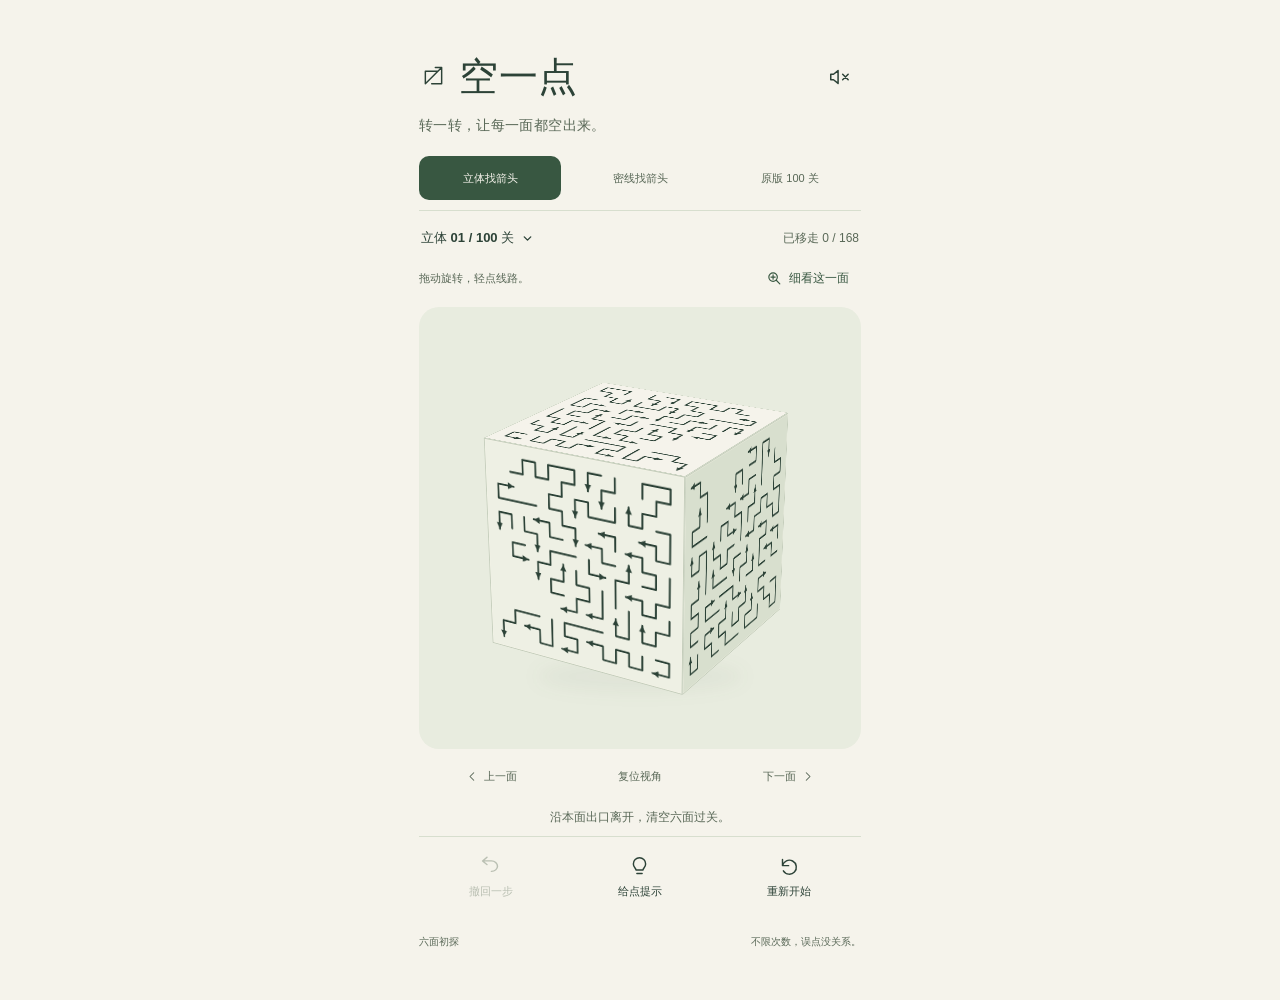
==== index.html @ de270982 "Publish 100-level mobile web playtest Static runtime files from verified candidate 66c4f58ea3c5c064b" ====
<!doctype html>
<html lang="zh-CN">
<head>
  <meta charset="UTF-8">
  <meta name="viewport" content="width=device-width, initial-scale=1, viewport-fit=cover">
  <meta name="theme-color" content="#f5f3eb">
  <meta name="description" content="点一下，让拥挤慢慢散开。一款操作简单、反馈轻快的清空小游戏。">
  <title>空一点 · 清空小游戏</title>
  <link rel="icon" href="icon.svg" type="image/svg+xml">
  <link rel="stylesheet" href="style.css?v=18">
  <link rel="stylesheet" href="cube-view.css?v=18">
  <link rel="stylesheet" href="round-view.css?v=18">
</head>
<body>
  <main class="game-shell">
    <header class="game-header">
      <div class="brand"><svg viewBox="0 0 32 32" aria-hidden="true"><path d="M7 23V9h14M14 23h11V12M7 23l18-18M18 5h7v7"/></svg><span>空一点</span></div>
      <button class="icon-button" id="sound" aria-label="开启声音" aria-pressed="false"><svg viewBox="0 0 24 24" aria-hidden="true"><path d="M11 5 6 9H3v6h3l5 4V5Z"/><path class="sound-off" d="m16 9 6 6m0-6-6 6"/><path class="sound-on" d="M16 8a6 6 0 0 1 0 8m3-11a10 10 0 0 1 0 14"/></svg></button>
    </header>
    <p class="intro" id="intro">找一条出路，慢慢清空。</p>
    <section class="play-area" aria-label="清空小游戏">
      <div class="play-modes" role="group" aria-label="选择玩法"><button id="mode-cube" aria-pressed="false">立体找箭头</button><button id="mode-search" aria-pressed="true">密线找箭头</button><button id="mode-classic" aria-pressed="false">原版 100 关</button></div>
      <div class="level-meta"><button id="level-open" class="level-button" aria-haspopup="dialog"><span id="level-label">第 01 关</span><svg viewBox="0 0 16 16" aria-hidden="true"><path d="m4 6 4 4 4-4"/></svg></button><span id="count">准备好了</span></div>
      <div class="board-controls"><span id="board-guide">点箭头任意一段。</span><button id="zoom" class="zoom-button" aria-pressed="false" aria-controls="board-viewport"><svg viewBox="0 0 24 24" aria-hidden="true"><circle cx="10" cy="10" r="6"/><path d="m14.5 14.5 5 5M7 10h6m-3-3v6"/></svg><span id="zoom-label">放大棋盘</span></button></div>
      <div class="board-wrap" id="board-wrap"><div class="board-viewport" id="board-viewport" aria-describedby="board-guide"><div class="board-surface" id="board-surface"><canvas id="board" aria-hidden="true"></canvas><div id="pieces" role="group" aria-label="点箭头任意一段，让它沿方向离开"></div></div></div><div id="cube-stage" hidden aria-label="可旋转的六面箭头立方体"></div><div id="finish" class="finish" hidden><svg viewBox="0 0 60 60" aria-hidden="true"><path d="m17 30 9 9 17-20"/></svg><h1 id="finish-title">空出来了。</h1><p id="finish-copy">留一点空，刚刚好。</p><button id="next" class="primary-button">再来一关<svg viewBox="0 0 24 24" aria-hidden="true"><path d="M5 12h14m-6-6 6 6-6 6"/></svg></button></div></div>
      <div class="cube-controls" id="cube-controls" hidden><button id="cube-prev" aria-label="查看上一面"><svg viewBox="0 0 24 24" aria-hidden="true"><path d="m14 6-6 6 6 6"/></svg>上一面</button><button id="cube-reset">复位视角</button><button id="cube-next" aria-label="查看下一面">下一面<svg viewBox="0 0 24 24" aria-hidden="true"><path d="m10 6 6 6-6 6"/></svg></button></div>
      <div class="feedback-line"><span id="feedback" role="status" aria-live="polite">顺着箭头，把小块移出去。</span></div>
      <div class="tools"><button id="undo" disabled><svg viewBox="0 0 24 24" aria-hidden="true"><path d="m8 4-5 5 5 5M3 9h10a7 7 0 0 1 0 14" transform="translate(0 -2) scale(1 .85)"/></svg><span>撤回一步</span></button><button id="hint"><svg viewBox="0 0 24 24" aria-hidden="true"><path d="M8 16c0-2-3-3-3-7a7 7 0 0 1 14 0c0 4-3 5-3 7M8 16h8M9 20h6"/></svg><span>给点提示</span></button><button id="restart"><svg viewBox="0 0 24 24" aria-hidden="true"><path d="M4 11a8 8 0 1 1 1 6M4 4v7h7"/></svg><span>重新开始</span></button></div>
    </section>
    <footer class="game-footer"><span id="level-name">轻轻开始</span><span id="pace-note">不限次数，误点没关系。</span></footer>
  </main>
  <dialog id="level-dialog" aria-labelledby="level-dialog-title"><div class="dialog-top"><h2 id="level-dialog-title">选一关，慢慢玩。</h2><button id="level-close" class="icon-button" aria-label="关闭关卡选择"><svg viewBox="0 0 24 24" aria-hidden="true"><path d="m6 6 12 12M18 6 6 18"/></svg></button></div><div id="level-grid"></div><p>每一关都可以直接开始。</p></dialog>
  <script type="module" src="app.js?v=18"></script>
</body>
</html>
---- style.css ----
:root{color-scheme:light;--paper:#f5f3eb;--ink:#2c4237;--quiet:#596857;--board:#e8ecdf;--accent:#385741;--line:#d7dece;--font:-apple-system,BlinkMacSystemFont,"PingFang SC","Microsoft Yahei",sans-serif;font-family:var(--font);color:var(--ink);background:var(--paper);font-synthesis:none}
*{box-sizing:border-box}body{margin:0;min-height:100dvh}button{font:inherit;color:inherit;cursor:pointer;-webkit-tap-highlight-color:transparent;touch-action:manipulation}button:focus-visible{outline:3px solid #a76a38;outline-offset:4px}button:disabled{cursor:default;color:#8a9685;opacity:.55}::selection{color:var(--paper);background:var(--accent)}svg{fill:none;stroke:currentColor;stroke-width:1.65;stroke-linecap:round;stroke-linejoin:round}.game-shell{max-width:458px;margin:0 auto;padding:max(28px,env(safe-area-inset-top)) 24px max(24px,env(safe-area-inset-bottom));min-height:100dvh;display:flex;flex-direction:column;justify-content:center}.game-header{display:flex;align-items:center;justify-content:space-between;gap:20px}.brand{display:flex;align-items:center;gap:11px;font-size:34px;font-weight:650;letter-spacing:.015em}.brand svg{width:29px;height:29px;stroke-width:1.6}.icon-button{border:0;background:transparent;width:44px;height:44px;display:grid;place-items:center;border-radius:50%}.icon-button svg{width:22px;height:22px}.icon-button:hover{background:#e7eadf}.icon-button:active{transform:scale(.95)}.sound-on{display:none}#sound[aria-pressed=true] .sound-on{display:block}#sound[aria-pressed=true] .sound-off{display:none}.intro{margin:10px 0 34px;color:var(--quiet);font-size:14px;line-height:1.6;letter-spacing:.025em}.level-meta{display:flex;align-items:center;justify-content:space-between;margin:0 2px 13px;font-size:12px;font-variant-numeric:tabular-nums}.level-button{display:flex;align-items:center;gap:7px;padding:6px 0;border:0;background:none;font-size:13px;font-weight:600;min-height:36px}.level-button svg{width:13px;height:13px}#count{color:var(--quiet)}.board-wrap{position:relative;aspect-ratio:1;background:var(--board);border-radius:18px;overflow:hidden;isolation:isolate}canvas{display:block;width:100%;height:100%;touch-action:none}#pieces{position:absolute;inset:0}.piece-hit{position:absolute;padding:0;border:0;background:transparent;touch-action:none;border-radius:8px}.piece-hit:focus-visible{outline:3px solid var(--accent);outline-offset:1px;background:#ffffff25}.feedback-line{min-height:47px;display:flex;justify-content:center;align-items:center;padding:9px 0;font-size:12px;line-height:1.6;color:var(--quiet);text-align:center}#feedback{transition:opacity .2s}#feedback[data-kind=blocked]{color:#86512e}#feedback[data-kind=success]{color:#365a41}.tools{display:flex;justify-content:space-around;border-top:1px solid var(--line);padding:13px 0 0;gap:6px}.tools button{border:0;background:transparent;min-width:86px;min-height:54px;border-radius:12px;display:flex;flex-direction:column;align-items:center;justify-content:center;gap:7px;font-size:11px}.tools button:hover:enabled{background:#e8ece1}.tools button:active:enabled{transform:translateY(1px)}.tools svg{width:21px;height:21px}.game-footer{display:flex;justify-content:space-between;align-items:center;font-size:10px;line-height:1.6;color:var(--quiet);margin-top:33px;gap:12px}.finish{position:absolute;inset:0;background:var(--board);display:flex;flex-direction:column;align-items:center;justify-content:center;animation:finish-in .45s cubic-bezier(.16,1,.3,1)}[hidden]{display:none!important}.finish>svg{width:64px;height:64px;stroke-width:1.8;color:#527457;margin-bottom:13px}.finish h1{font-size:30px;font-weight:600;letter-spacing:.015em;margin:0 0 10px}.finish p{font-size:13px;color:var(--quiet);margin:0 0 27px}.primary-button{border:0;background:var(--accent);color:#fffdf6;display:flex;align-items:center;justify-content:center;gap:15px;min-height:48px;padding:0 27px;border-radius:12px;font-size:14px}.primary-button:hover{background:#2b4434}.primary-button:active{transform:scale(.98)}.primary-button svg{width:18px;height:18px}dialog{padding:23px;border:0;border-radius:18px;background:var(--paper);color:var(--ink);width:min(360px,calc(100% - 36px));box-shadow:0 16px 50px #2232222b}dialog::backdrop{background:#283b3250}.dialog-top{display:flex;align-items:center;justify-content:space-between;gap:10px;margin-bottom:17px}dialog h2{font-size:19px;font-weight:600;margin:0}.dialog-top .icon-button{width:36px;height:36px}#level-grid{display:grid;grid-template-columns:repeat(4,1fr);gap:9px}#level-grid button{aspect-ratio:1;border:0;border-radius:12px;background:#e4e9dc;position:relative;font-variant-numeric:tabular-nums}#level-grid button.current{background:var(--accent);color:var(--paper)}#level-grid button.complete:after{content:"";width:6px;height:6px;border-radius:50%;background:#648467;position:absolute;bottom:10px;left:calc(50% - 3px)}#level-grid button.current:after{background:#d3dec8}dialog>p{font-size:11px;color:var(--quiet);margin:18px 0 0}.storage-note{color:#86512e}@keyframes finish-in{from{opacity:0;transform:translateY(8px)}to{opacity:1;transform:none}}@media(min-width:760px){.game-shell{padding-top:50px;padding-bottom:50px;max-width:490px}.brand{font-size:39px}.intro{margin-bottom:36px}.board-wrap{border-radius:20px}.game-footer{margin-top:30px}}@media(max-width:360px){.game-shell{padding-left:17px;padding-right:17px}.brand{font-size:30px}.intro{margin-bottom:20px}.game-footer{margin-top:22px}}@media(max-height:700px){.game-shell{padding-top:max(15px,env(safe-area-inset-top));padding-bottom:max(14px,env(safe-area-inset-bottom));justify-content:flex-start}.brand{font-size:29px}.intro{margin:4px 0 16px}.level-meta{margin-bottom:7px}.feedback-line{min-height:39px}.tools{padding-top:7px}.tools button{min-height:49px}.game-footer{margin-top:19px}}@media(prefers-reduced-motion:reduce){*,*:before,*:after{animation:none!important;transition:none!important}}

dialog{max-height:calc(100dvh - 32px);overflow:hidden}
dialog[open]{display:flex;flex-direction:column}
.dialog-top,dialog>p{flex-shrink:0}
.dialog-top .icon-button{width:44px;height:44px;flex-shrink:0}
#level-grid{min-height:0;max-height:58dvh;overflow-y:auto;overscroll-behavior:contain;padding:4px;grid-template-columns:repeat(4,minmax(0,1fr))}
#level-grid button{min-height:48px}
@media(max-width:360px){dialog{width:calc(100% - 24px);padding:18px}}

/* The viewport stays inside the page while the enlarged board pans within it. */
.game-shell,.play-area{min-width:0}
.level-meta{margin-bottom:0}
.board-controls{display:flex;align-items:center;justify-content:space-between;gap:8px;margin:0 0 7px;min-height:44px}
#board-guide{font-size:11px;line-height:1.5;color:var(--quiet)}
.zoom-button{display:flex;align-items:center;justify-content:center;gap:6px;flex-shrink:0;border:0;border-radius:10px;background:transparent;min-height:44px;min-width:108px;padding:0 10px;font-size:12px;color:var(--accent)}
.zoom-button svg{width:17px;height:17px}
.zoom-button:hover{background:#e7eadf}
.zoom-button[aria-pressed=true]{background:#e4e9dc}
.board-viewport{position:absolute;inset:0;overflow:auto;overscroll-behavior:contain;touch-action:pan-y pinch-zoom;scrollbar-width:none}
.board-viewport::-webkit-scrollbar{display:none}
.board-viewport.zoomed{touch-action:pinch-zoom;cursor:grab}
.board-viewport.zoomed:active{cursor:grabbing}
.board-surface{position:relative;min-width:100%;min-height:100%;user-select:none;-webkit-user-select:none}
.board-surface canvas{pointer-events:none;touch-action:auto}
#pieces{pointer-events:none}
.piece-hit{pointer-events:auto;touch-action:inherit;border-radius:4px}
.piece-hit:focus-visible{outline-width:2px;outline-offset:-1px;background:#fffdf636}
.finish{z-index:2}
.intro{margin-bottom:20px}
.play-modes{display:flex;align-items:center;gap:8px;margin:0 0 9px;padding-bottom:10px;border-bottom:1px solid var(--line)}
.play-modes button{flex:1;min-width:0;border:0;border-radius:10px;background:transparent;padding:0 4px;min-height:44px;font-size:11px;white-space:nowrap;color:var(--quiet)}
.play-modes button[aria-pressed=true]{background:var(--accent);color:var(--paper)}
.play-modes button:hover[aria-pressed=false]{background:#e7eadf}
body[data-mode=search] .board-wrap{background:#f0f1e8}
.cube-controls{display:flex;align-items:center;justify-content:space-between;gap:5px;margin-top:5px}
.cube-controls button{display:flex;align-items:center;justify-content:center;gap:4px;border:0;background:transparent;min-height:44px;min-width:0;flex:1;border-radius:8px;padding:0 4px;font-size:11px;color:var(--quiet)}
.cube-controls button:hover{background:#e7eadf}
.cube-controls svg{width:15px;height:15px}
body[data-mode=cube] .board-wrap{background:#e8ecdf}
body[data-mode=cube] .feedback-line{min-height:38px}
@media(max-height:700px){.intro{margin-bottom:12px}.play-modes{margin-bottom:4px;padding-bottom:5px}}
@media(max-height:700px){.board-controls{margin-bottom:5px}.level-meta{margin-bottom:0}}
---- cube-view.css ----
.cube-stage{position:absolute;inset:0;perspective:var(--cube-perspective,1024px);perspective-origin:50% 50%;touch-action:pinch-zoom;cursor:grab;user-select:none;-webkit-user-select:none;outline:none;-webkit-tap-highlight-color:transparent}
.cube-stage:focus-visible{outline:2px solid #738267;outline-offset:-8px;border-radius:18px}
.cube-body{position:absolute;left:50%;top:50%;width:var(--cube-edge,170px);height:var(--cube-edge,170px);margin-left:calc(var(--cube-edge,170px)/-2);margin-top:calc(var(--cube-edge,170px)/-2);transform-style:preserve-3d;pointer-events:none;will-change:transform}
.cube-face{position:absolute;inset:0;backface-visibility:hidden;-webkit-backface-visibility:hidden;border:1px solid #c4cdbb;background:#eef0e4;box-shadow:inset 0 0 0 .5px #f5f3eb88}
.cube-face-front{transform:translateZ(calc(var(--cube-edge,170px)/2));background:#eef0e4}
.cube-face-right{transform:rotateY(90deg) translateZ(calc(var(--cube-edge,170px)/2));background:#d8dfce}
.cube-face-back{transform:rotateY(180deg) translateZ(calc(var(--cube-edge,170px)/2));background:#e6eadb}
.cube-face-left{transform:rotateY(-90deg) translateZ(calc(var(--cube-edge,170px)/2));background:#e1e7d7}
.cube-face-top{transform:rotateX(90deg) translateZ(calc(var(--cube-edge,170px)/2));background:#f5f3eb}
.cube-face-bottom{transform:rotateX(-90deg) translateZ(calc(var(--cube-edge,170px)/2));background:#dce2d0}
.cube-face>svg{position:absolute;inset:3%;display:block;width:94%;height:94%;overflow:visible;fill:none;stroke:none;touch-action:inherit;backface-visibility:hidden;-webkit-backface-visibility:hidden}
.cube-piece{fill:none;stroke:none;pointer-events:none;outline:none}
.cube-arrow-line{fill:none;stroke:#2c4237;stroke-width:.14;stroke-linecap:round;stroke-linejoin:round;pointer-events:none}
.cube-arrow-head{fill:#2c4237;stroke:none;pointer-events:none}
.cube-arrow-halo{fill:none;stroke:#acba94;stroke-width:.44;stroke-linecap:round;stroke-linejoin:round;opacity:0;pointer-events:none}
.cube-piece.is-hinted .cube-arrow-halo,.cube-piece:focus-visible .cube-arrow-halo{opacity:.9}
.cube-piece.is-hinted .cube-arrow-head,.cube-piece:focus-visible .cube-arrow-head{stroke:#acba94;stroke-width:.12;paint-order:stroke fill}
.cube-hit-line{fill:none;stroke:transparent;stroke-width:.68;stroke-linecap:round;stroke-linejoin:round;pointer-events:stroke;cursor:pointer}
.cube-face[aria-hidden=true] .cube-hit-line{pointer-events:none}
.cube-piece.is-blocked .cube-arrow-line{stroke:#916448}
.cube-piece.is-blocked .cube-arrow-head{fill:#916448}
.cube-departures,.cube-departure{pointer-events:none}
.cube-ground-shadow{position:absolute;left:50%;top:80%;width:47%;height:7%;border-radius:50%;background:#45593c0c;transform:translateX(-50%);filter:blur(9px);pointer-events:none}
.cube-stage.is-closeup .cube-ground-shadow{opacity:0}
.cube-stage.is-dragging,.cube-stage.is-dragging *{cursor:grabbing!important}
@media(prefers-reduced-motion:reduce){.cube-body{will-change:auto}}

/* One opaque outline per plane removes assembly seams. Transparent patch SVGs
   retain the exact topology coordinates for arrow joins and hit targets. */
.cube-skin{position:absolute;left:50%;top:50%;pointer-events:none;backface-visibility:hidden;-webkit-backface-visibility:hidden}
.cube-skin>svg{display:block;width:100%;height:100%;overflow:visible}
.cube-skin path{fill:currentColor;stroke:#c4cdbb;stroke-width:.7;stroke-linejoin:round}
.cube-skin-front{color:#eef0e4}.cube-skin-right{color:#d8dfce}.cube-skin-back{color:#e6eadb}.cube-skin-left{color:#e1e7d7}.cube-skin-top{color:#f5f3eb}.cube-skin-bottom{color:#dce2d0}
.cube-stage[data-surface=true] .cube-face{border:0;box-shadow:none;background:transparent}
.cube-stage[data-surface=true] .cube-face>svg{inset:0;width:100%;height:100%}
.cube-piece[data-visible=false] .cube-hit-line{pointer-events:none}
---- round-view.css ----
.shape-stage,.shape-layer{position:absolute;inset:0}
.round-stage{position:absolute;inset:0;perspective:none;touch-action:pinch-zoom;cursor:grab;outline:none}
.round-stage:focus-visible{outline:2px solid #738267;outline-offset:-8px;border-radius:18px}
.round-canvas{position:absolute;inset:0;display:block;width:100%;height:100%;touch-action:pinch-zoom}
.round-shadow{position:absolute;left:22%;right:22%;bottom:5%;height:9%;border-radius:50%;background:radial-gradient(ellipse,#5e70522c,transparent 70%);pointer-events:none}
.round-stage.is-closeup .round-shadow{opacity:0}
.round-stage.is-dragging,.round-stage.is-dragging *{cursor:grabbing!important}
.round-piece-target,.round-a11y-status{position:absolute;width:1px;height:1px;padding:0;margin:-1px;overflow:hidden;clip-path:inset(50%);white-space:nowrap;border:0}
.round-notice{position:absolute;inset:35% 10% auto;margin:0;text-align:center;color:#59634f;font:14px/1.7 inherit}
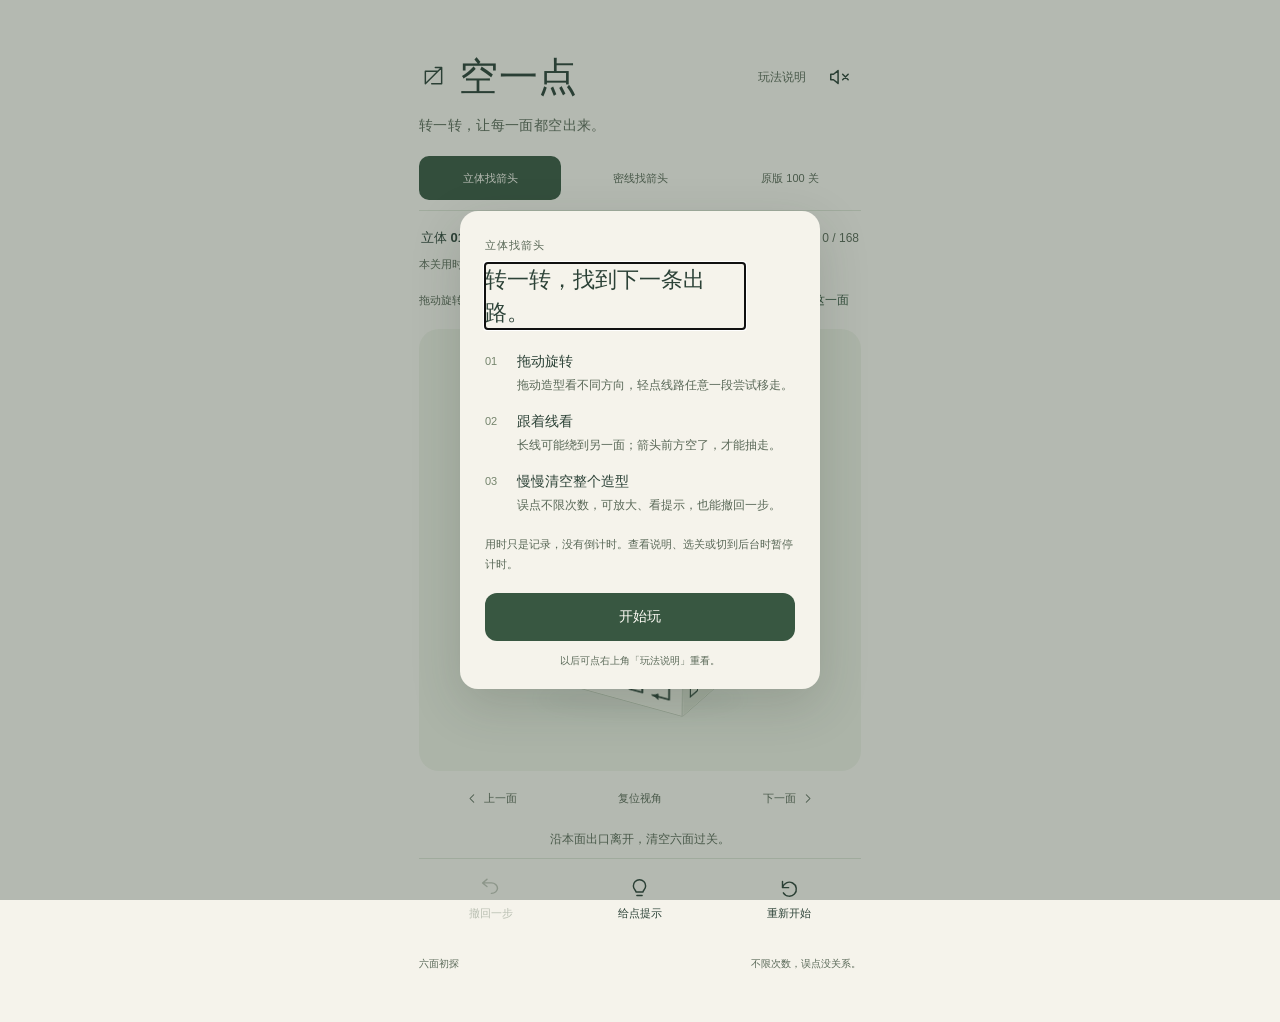
==== commit 2a131c92: "Add first-play guides and per-level completion times Add a brief guide for each mode and browser-loc" ====
--- a/index.html
+++ b/index.html
@@ -7,7 +7,7 @@
   <meta name="description" content="点一下，让拥挤慢慢散开。一款操作简单、反馈轻快的清空小游戏。">
   <title>空一点 · 清空小游戏</title>
   <link rel="icon" href="icon.svg" type="image/svg+xml">
-  <link rel="stylesheet" href="style.css?v=18">
+  <link rel="stylesheet" href="style.css?v=19">
   <link rel="stylesheet" href="cube-view.css?v=18">
   <link rel="stylesheet" href="round-view.css?v=18">
 </head>
@@ -15,21 +15,30 @@
   <main class="game-shell">
     <header class="game-header">
       <div class="brand"><svg viewBox="0 0 32 32" aria-hidden="true"><path d="M7 23V9h14M14 23h11V12M7 23l18-18M18 5h7v7"/></svg><span>空一点</span></div>
-      <button class="icon-button" id="sound" aria-label="开启声音" aria-pressed="false"><svg viewBox="0 0 24 24" aria-hidden="true"><path d="M11 5 6 9H3v6h3l5 4V5Z"/><path class="sound-off" d="m16 9 6 6m0-6-6 6"/><path class="sound-on" d="M16 8a6 6 0 0 1 0 8m3-11a10 10 0 0 1 0 14"/></svg></button>
+      <div class="header-actions"><button class="help-button" id="help-open" aria-haspopup="dialog">玩法说明</button><button class="icon-button" id="sound" aria-label="开启声音" aria-pressed="false"><svg viewBox="0 0 24 24" aria-hidden="true"><path d="M11 5 6 9H3v6h3l5 4V5Z"/><path class="sound-off" d="m16 9 6 6m0-6-6 6"/><path class="sound-on" d="M16 8a6 6 0 0 1 0 8m3-11a10 10 0 0 1 0 14"/></svg></button></div>
     </header>
     <p class="intro" id="intro">找一条出路，慢慢清空。</p>
     <section class="play-area" aria-label="清空小游戏">
       <div class="play-modes" role="group" aria-label="选择玩法"><button id="mode-cube" aria-pressed="false">立体找箭头</button><button id="mode-search" aria-pressed="true">密线找箭头</button><button id="mode-classic" aria-pressed="false">原版 100 关</button></div>
-      <div class="level-meta"><button id="level-open" class="level-button" aria-haspopup="dialog"><span id="level-label">第 01 关</span><svg viewBox="0 0 16 16" aria-hidden="true"><path d="m4 6 4 4 4-4"/></svg></button><span id="count">准备好了</span></div>
+      <div class="level-meta"><button id="level-open" class="level-button" aria-haspopup="dialog"><span id="level-label">第 01 关</span><svg viewBox="0 0 16 16" aria-hidden="true"><path d="m4 6 4 4 4-4"/></svg></button><span id="count">正在加载…</span></div>
+      <div class="time-row"><span id="attempt-time" role="timer" aria-live="off">本关用时 0:00</span><span id="best-time" hidden></span></div>
       <div class="board-controls"><span id="board-guide">点箭头任意一段。</span><button id="zoom" class="zoom-button" aria-pressed="false" aria-controls="board-viewport"><svg viewBox="0 0 24 24" aria-hidden="true"><circle cx="10" cy="10" r="6"/><path d="m14.5 14.5 5 5M7 10h6m-3-3v6"/></svg><span id="zoom-label">放大棋盘</span></button></div>
-      <div class="board-wrap" id="board-wrap"><div class="board-viewport" id="board-viewport" aria-describedby="board-guide"><div class="board-surface" id="board-surface"><canvas id="board" aria-hidden="true"></canvas><div id="pieces" role="group" aria-label="点箭头任意一段，让它沿方向离开"></div></div></div><div id="cube-stage" hidden aria-label="可旋转的六面箭头立方体"></div><div id="finish" class="finish" hidden><svg viewBox="0 0 60 60" aria-hidden="true"><path d="m17 30 9 9 17-20"/></svg><h1 id="finish-title">空出来了。</h1><p id="finish-copy">留一点空，刚刚好。</p><button id="next" class="primary-button">再来一关<svg viewBox="0 0 24 24" aria-hidden="true"><path d="M5 12h14m-6-6 6 6-6 6"/></svg></button></div></div>
+      <div class="board-wrap" id="board-wrap"><div class="board-viewport" id="board-viewport" aria-describedby="board-guide"><div class="board-surface" id="board-surface"><canvas id="board" aria-hidden="true"></canvas><div id="pieces" role="group" aria-label="点箭头任意一段，让它沿方向离开"></div></div></div><div id="cube-stage" hidden aria-label="可旋转的六面箭头立方体"></div><div id="finish" class="finish" hidden><svg viewBox="0 0 60 60" aria-hidden="true"><path d="m17 30 9 9 17-20"/></svg><h1 id="finish-title">空出来了。</h1><p id="finish-copy">留一点空，刚刚好。</p><div class="finish-record"><p id="finish-time"></p><p id="finish-best"></p></div><button id="next" class="primary-button">再来一关<svg viewBox="0 0 24 24" aria-hidden="true"><path d="M5 12h14m-6-6 6 6-6 6"/></svg></button></div></div>
       <div class="cube-controls" id="cube-controls" hidden><button id="cube-prev" aria-label="查看上一面"><svg viewBox="0 0 24 24" aria-hidden="true"><path d="m14 6-6 6 6 6"/></svg>上一面</button><button id="cube-reset">复位视角</button><button id="cube-next" aria-label="查看下一面">下一面<svg viewBox="0 0 24 24" aria-hidden="true"><path d="m10 6 6 6-6 6"/></svg></button></div>
       <div class="feedback-line"><span id="feedback" role="status" aria-live="polite">顺着箭头，把小块移出去。</span></div>
       <div class="tools"><button id="undo" disabled><svg viewBox="0 0 24 24" aria-hidden="true"><path d="m8 4-5 5 5 5M3 9h10a7 7 0 0 1 0 14" transform="translate(0 -2) scale(1 .85)"/></svg><span>撤回一步</span></button><button id="hint"><svg viewBox="0 0 24 24" aria-hidden="true"><path d="M8 16c0-2-3-3-3-7a7 7 0 0 1 14 0c0 4-3 5-3 7M8 16h8M9 20h6"/></svg><span>给点提示</span></button><button id="restart"><svg viewBox="0 0 24 24" aria-hidden="true"><path d="M4 11a8 8 0 1 1 1 6M4 4v7h7"/></svg><span>重新开始</span></button></div>
     </section>
     <footer class="game-footer"><span id="level-name">轻轻开始</span><span id="pace-note">不限次数，误点没关系。</span></footer>
   </main>
-  <dialog id="level-dialog" aria-labelledby="level-dialog-title"><div class="dialog-top"><h2 id="level-dialog-title">选一关，慢慢玩。</h2><button id="level-close" class="icon-button" aria-label="关闭关卡选择"><svg viewBox="0 0 24 24" aria-hidden="true"><path d="m6 6 12 12M18 6 6 18"/></svg></button></div><div id="level-grid"></div><p>每一关都可以直接开始。</p></dialog>
-  <script type="module" src="app.js?v=18"></script>
+  <dialog id="guide-dialog" class="guide-dialog" aria-labelledby="guide-title" aria-describedby="guide-note">
+    <p class="guide-mode" id="guide-mode"></p>
+    <h2 id="guide-title" tabindex="-1"></h2>
+    <ol id="guide-steps"></ol>
+    <p id="guide-note">用时只是记录，没有倒计时。查看说明、选关或切到后台时暂停计时。</p>
+    <button id="guide-start" class="primary-button">开始玩</button>
+    <p class="guide-return">以后可点右上角「玩法说明」重看。</p>
+  </dialog>
+  <dialog id="level-dialog" aria-labelledby="level-dialog-title"><div class="dialog-top"><h2 id="level-dialog-title">选一关，慢慢玩。</h2><button id="level-close" class="icon-button" aria-label="关闭关卡选择"><svg viewBox="0 0 24 24" aria-hidden="true"><path d="m6 6 12 12M18 6 6 18"/></svg></button></div><div id="level-grid"></div><p>每一关都能直接开始，已计时的关卡显示最佳用时。</p><p id="record-note">记录保存在当前浏览器，换设备各自保存。</p></dialog>
+  <script type="module" src="app.js?v=20"></script>
 </body>
 </html>
--- a/style.css
+++ b/style.css
@@ -42,3 +42,35 @@
 body[data-mode=cube] .feedback-line{min-height:38px}
 @media(max-height:700px){.intro{margin-bottom:12px}.play-modes{margin-bottom:4px;padding-bottom:5px}}
 @media(max-height:700px){.board-controls{margin-bottom:5px}.level-meta{margin-bottom:0}}
+
+.header-actions{display:flex;align-items:center;gap:3px;flex-shrink:0}
+.help-button{border:0;background:transparent;min-height:44px;padding:0 8px;border-radius:10px;font-size:12px;color:var(--quiet)}
+.help-button:hover{background:#e7eadf}
+.time-row{display:flex;align-items:baseline;justify-content:space-between;flex-wrap:wrap;column-gap:12px;row-gap:3px;min-height:22px;font-size:11px;line-height:1.6;color:var(--quiet);font-variant-numeric:tabular-nums}
+#best-time{font-size:10px}
+.finish>svg{width:48px;height:48px;margin-bottom:7px}
+.finish h1{font-size:27px;margin-bottom:7px}
+.finish>p{margin-bottom:12px}
+.finish-record{margin:0 0 17px;text-align:center;font-variant-numeric:tabular-nums}
+.finish .finish-record p{margin:0;font-size:16px;line-height:1.7;color:var(--ink)}
+.finish .finish-record p+p{font-size:11px;color:var(--quiet)}
+#level-grid button{aspect-ratio:auto;min-height:66px;display:flex;flex-direction:column;align-items:center;justify-content:center;gap:5px;padding:8px 2px}
+#level-grid button small{font-size:9px;line-height:1.4;min-height:13px;white-space:nowrap}
+#level-grid button.complete:after{display:none}
+#level-grid button.complete>span:after{content:' ·';color:#648467}
+#level-grid button.current>span:after{color:#d3dec8}
+.guide-dialog{padding:27px 25px 21px;overflow-y:auto;overscroll-behavior:contain}
+.guide-dialog .guide-mode{font-size:11px;letter-spacing:.1em;margin:0 0 10px;color:var(--quiet)}
+.guide-dialog h2{font-size:22px;line-height:1.5;max-width:260px}
+#guide-steps{list-style:none;counter-reset:steps;margin:24px 0 19px;padding:0}
+#guide-steps li{position:relative;counter-increment:steps;padding-left:32px;margin:0 0 17px}
+#guide-steps li:last-child{margin-bottom:0}
+#guide-steps li:before{content:counter(steps,decimal-leading-zero);position:absolute;left:0;top:2px;font-size:11px;color:#74846c;font-variant-numeric:tabular-nums}
+#guide-steps strong{display:block;font-size:14px;font-weight:600;margin-bottom:4px}
+#guide-steps span{display:block;font-size:12px;line-height:1.75;color:var(--quiet)}
+.guide-dialog #guide-note{font-size:11px;line-height:1.75;margin:0 0 19px;color:var(--quiet)}
+.guide-dialog .primary-button{width:100%;flex-shrink:0}
+.guide-dialog .guide-return{font-size:10px;line-height:1.5;text-align:center;margin:12px 0 0;color:var(--quiet)}
+#record-note{margin-top:7px;line-height:1.6}
+@media(max-width:360px){.game-header{gap:6px}.help-button{padding:0 6px;font-size:11px}.guide-dialog{padding:22px 20px}.guide-dialog h2{font-size:20px}#guide-steps{margin-top:18px}#level-grid button small{font-size:8px}}
+@media(max-height:500px){.guide-dialog{padding:20px}#guide-steps{margin:15px 0}#guide-steps li{margin-bottom:11px}.guide-dialog .guide-return{margin-top:9px}}
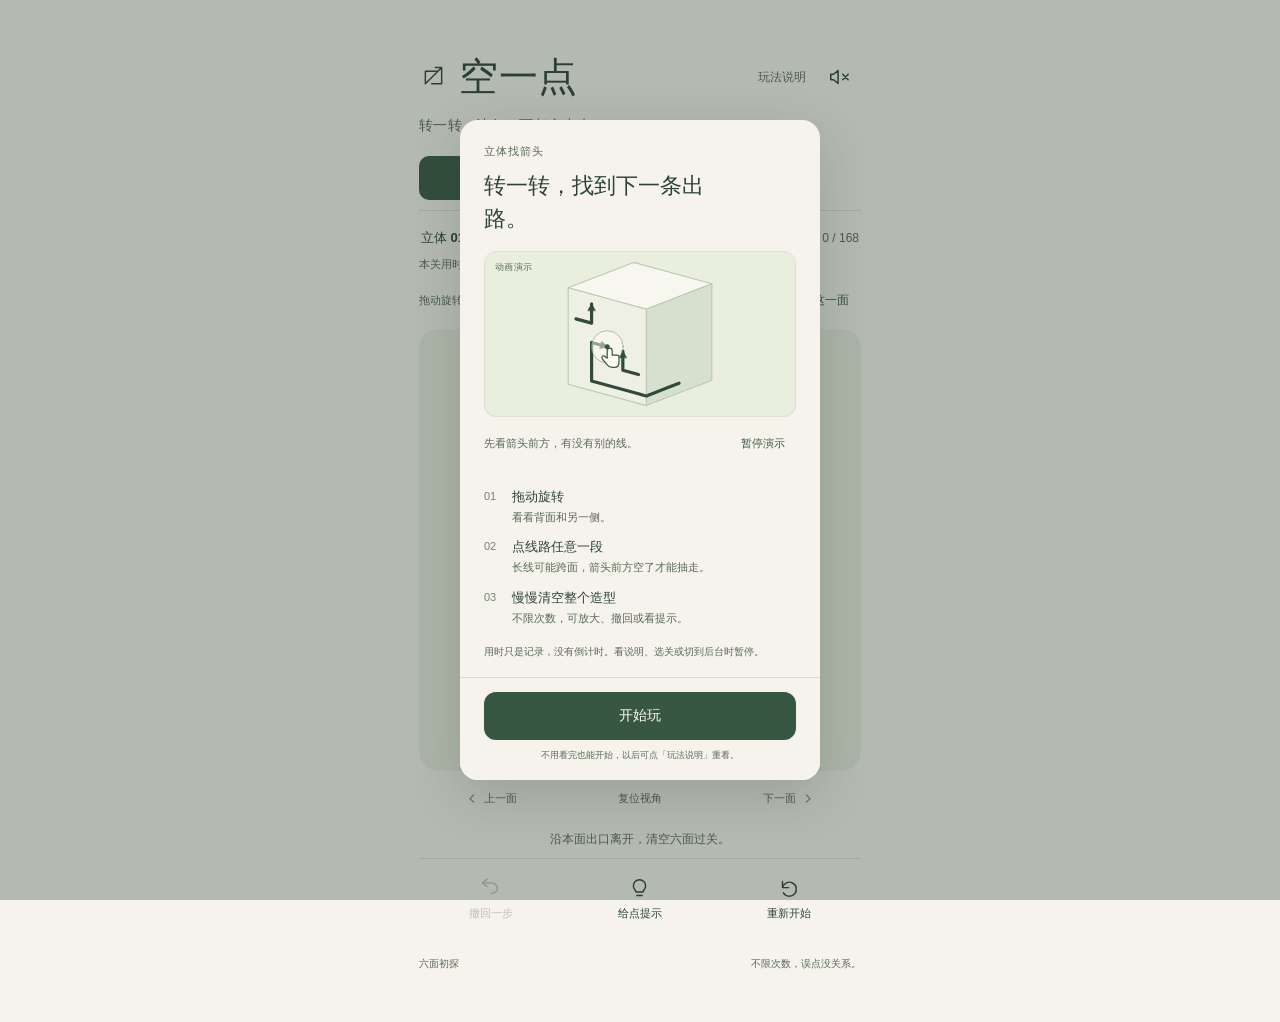
==== commit 3b36ed2a: "Add animated walkthroughs for all three game modes Add independent animated examples for classic, de" ====
--- a/index.html
+++ b/index.html
@@ -7,7 +7,8 @@
   <meta name="description" content="点一下，让拥挤慢慢散开。一款操作简单、反馈轻快的清空小游戏。">
   <title>空一点 · 清空小游戏</title>
   <link rel="icon" href="icon.svg" type="image/svg+xml">
-  <link rel="stylesheet" href="style.css?v=19">
+  <link rel="stylesheet" href="style.css?v=20">
+  <link rel="stylesheet" href="guide-demo.css?v=1">
   <link rel="stylesheet" href="cube-view.css?v=18">
   <link rel="stylesheet" href="round-view.css?v=18">
 </head>
@@ -31,14 +32,19 @@
     <footer class="game-footer"><span id="level-name">轻轻开始</span><span id="pace-note">不限次数，误点没关系。</span></footer>
   </main>
   <dialog id="guide-dialog" class="guide-dialog" aria-labelledby="guide-title" aria-describedby="guide-note">
-    <p class="guide-mode" id="guide-mode"></p>
-    <h2 id="guide-title" tabindex="-1"></h2>
-    <ol id="guide-steps"></ol>
-    <p id="guide-note">用时只是记录，没有倒计时。查看说明、选关或切到后台时暂停计时。</p>
-    <button id="guide-start" class="primary-button">开始玩</button>
-    <p class="guide-return">以后可点右上角「玩法说明」重看。</p>
+    <div class="guide-scroll" id="guide-scroll">
+      <p class="guide-mode" id="guide-mode"></p>
+      <h2 id="guide-title" tabindex="-1"></h2>
+      <div id="guide-demo" aria-label="玩法动画示范"></div>
+      <ol id="guide-steps"></ol>
+      <p id="guide-note">用时只是记录，没有倒计时。看说明、选关或切到后台时暂停。</p>
+    </div>
+    <div class="guide-actions">
+      <button id="guide-start" class="primary-button">开始玩</button>
+      <p class="guide-return">不用看完也能开始，以后可点「玩法说明」重看。</p>
+    </div>
   </dialog>
   <dialog id="level-dialog" aria-labelledby="level-dialog-title"><div class="dialog-top"><h2 id="level-dialog-title">选一关，慢慢玩。</h2><button id="level-close" class="icon-button" aria-label="关闭关卡选择"><svg viewBox="0 0 24 24" aria-hidden="true"><path d="m6 6 12 12M18 6 6 18"/></svg></button></div><div id="level-grid"></div><p>每一关都能直接开始，已计时的关卡显示最佳用时。</p><p id="record-note">记录保存在当前浏览器，换设备各自保存。</p></dialog>
-  <script type="module" src="app.js?v=20"></script>
+  <script type="module" src="app.js?v=21"></script>
 </body>
 </html>
--- a/style.css
+++ b/style.css
@@ -74,3 +74,17 @@
 #record-note{margin-top:7px;line-height:1.6}
 @media(max-width:360px){.game-header{gap:6px}.help-button{padding:0 6px;font-size:11px}.guide-dialog{padding:22px 20px}.guide-dialog h2{font-size:20px}#guide-steps{margin-top:18px}#level-grid button small{font-size:8px}}
 @media(max-height:500px){.guide-dialog{padding:20px}#guide-steps{margin:15px 0}#guide-steps li{margin-bottom:11px}.guide-dialog .guide-return{margin-top:9px}}
+
+.guide-dialog{padding:0;overflow:hidden}
+.guide-scroll{min-height:0;overflow-y:auto;overscroll-behavior:contain;padding:24px 24px 0;scrollbar-width:thin;scrollbar-color:#b2bea7 transparent}
+#guide-title:focus{outline:none}
+#guide-demo{margin:16px 0 0}
+#guide-steps{margin:19px 0 16px}
+#guide-steps li{margin-bottom:12px;padding-left:28px}
+#guide-steps strong{font-size:13px;margin-bottom:2px}
+#guide-steps span{font-size:11px;line-height:1.65}
+.guide-dialog #guide-note{margin-bottom:17px;font-size:10px}
+.guide-actions{flex-shrink:0;padding:14px 24px 17px;border-top:1px solid var(--line);background:var(--paper)}
+.guide-dialog .guide-return{font-size:9px;margin-top:9px}
+@media(max-width:360px){.guide-scroll{padding:20px 19px 0}.guide-actions{padding:12px 19px 15px}.guide-dialog h2{font-size:19px}#guide-demo{margin-top:12px}}
+@media(max-height:500px){.guide-scroll{padding-top:17px}.guide-actions{padding-top:10px;padding-bottom:12px}.guide-dialog .guide-return{display:none}}
--- a/guide-demo.css
+++ b/guide-demo.css
@@ -0,0 +1,10 @@
+.guide-demo{width:100%;min-width:0;margin:16px 0 10px}
+.guide-demo-stage{position:relative;overflow:hidden;border:1px solid #dbe2d1;border-radius:12px;background:#e9eedf}
+.guide-demo-stage>svg{display:block;width:100%;height:164px;stroke:none}
+.guide-demo-badge{position:absolute;top:9px;left:10px;z-index:1;font-size:9px;line-height:1.4;letter-spacing:.05em;color:#596857;pointer-events:none}
+.guide-demo-footer{display:flex;align-items:center;justify-content:space-between;gap:8px;min-height:48px;padding:4px 0}
+.guide-demo-caption{flex:1;min-width:0;margin:0;font-size:11px;line-height:1.65;color:var(--quiet,#596857)}
+.guide-demo-control{flex-shrink:0;align-self:center;min-height:44px;min-width:66px;padding:0 8px;border:0;border-radius:9px;background:transparent;color:var(--accent,#385741);font-size:11px;line-height:1.5}
+.guide-demo-control:hover{background:#e4e9da}
+.guide-demo-control:focus-visible{outline:2px solid #a76a38;outline-offset:1px}
+@media(max-width:360px){.guide-demo{margin-top:13px}.guide-demo-stage>svg{height:156px}.guide-demo-footer{gap:4px}.guide-demo-control{padding:0 5px}.guide-demo-caption{font-size:10px}}
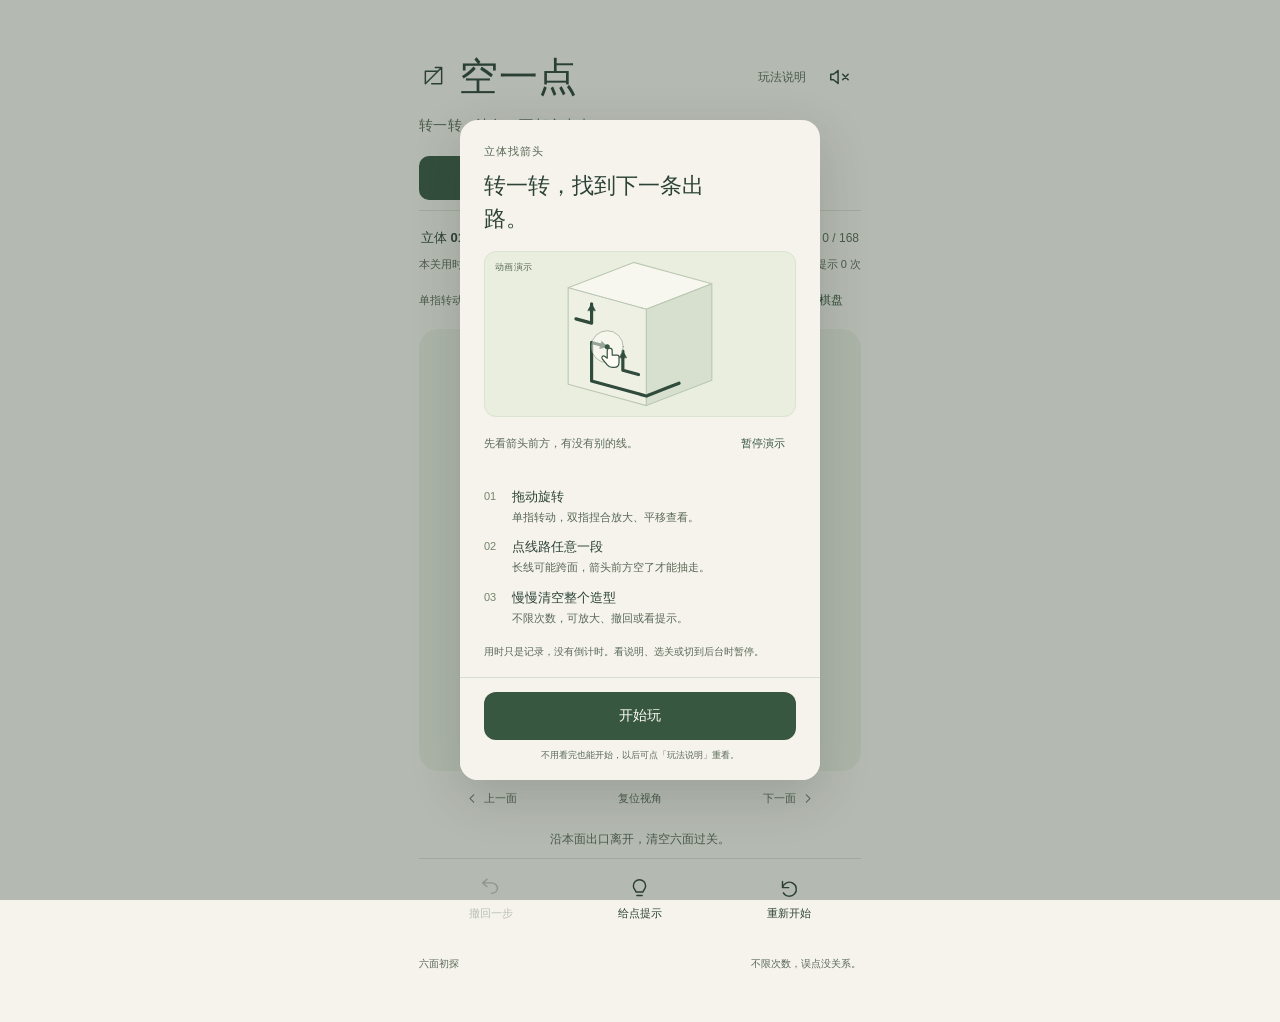
==== commit 69c4b1a5: "Publish 100-level column campaign" ====
--- a/index.html
+++ b/index.html
@@ -7,10 +7,10 @@
   <meta name="description" content="点一下，让拥挤慢慢散开。一款操作简单、反馈轻快的清空小游戏。">
   <title>空一点 · 清空小游戏</title>
   <link rel="icon" href="icon.svg" type="image/svg+xml">
-  <link rel="stylesheet" href="style.css?v=20">
+  <link rel="stylesheet" href="style.css?v=21">
   <link rel="stylesheet" href="guide-demo.css?v=1">
-  <link rel="stylesheet" href="cube-view.css?v=18">
-  <link rel="stylesheet" href="round-view.css?v=18">
+  <link rel="stylesheet" href="cube-view.css?v=19">
+  <link rel="stylesheet" href="round-view.css?v=19">
 </head>
 <body>
   <main class="game-shell">
@@ -21,13 +21,15 @@
     <p class="intro" id="intro">找一条出路，慢慢清空。</p>
     <section class="play-area" aria-label="清空小游戏">
       <div class="play-modes" role="group" aria-label="选择玩法"><button id="mode-cube" aria-pressed="false">立体找箭头</button><button id="mode-search" aria-pressed="true">密线找箭头</button><button id="mode-classic" aria-pressed="false">原版 100 关</button></div>
+      <p id="trial-note" class="trial-note" hidden>4个长方柱新关 · <a href="?mode=cube&v=columns1">返回原100关</a></p>
       <div class="level-meta"><button id="level-open" class="level-button" aria-haspopup="dialog"><span id="level-label">第 01 关</span><svg viewBox="0 0 16 16" aria-hidden="true"><path d="m4 6 4 4 4-4"/></svg></button><span id="count">正在加载…</span></div>
-      <div class="time-row"><span id="attempt-time" role="timer" aria-live="off">本关用时 0:00</span><span id="best-time" hidden></span></div>
+      <div class="time-row"><span id="attempt-time" role="timer" aria-live="off">本关用时 0:00</span><span id="best-time" hidden></span><span id="hint-count">提示 0 次</span></div>
       <div class="board-controls"><span id="board-guide">点箭头任意一段。</span><button id="zoom" class="zoom-button" aria-pressed="false" aria-controls="board-viewport"><svg viewBox="0 0 24 24" aria-hidden="true"><circle cx="10" cy="10" r="6"/><path d="m14.5 14.5 5 5M7 10h6m-3-3v6"/></svg><span id="zoom-label">放大棋盘</span></button></div>
-      <div class="board-wrap" id="board-wrap"><div class="board-viewport" id="board-viewport" aria-describedby="board-guide"><div class="board-surface" id="board-surface"><canvas id="board" aria-hidden="true"></canvas><div id="pieces" role="group" aria-label="点箭头任意一段，让它沿方向离开"></div></div></div><div id="cube-stage" hidden aria-label="可旋转的六面箭头立方体"></div><div id="finish" class="finish" hidden><svg viewBox="0 0 60 60" aria-hidden="true"><path d="m17 30 9 9 17-20"/></svg><h1 id="finish-title">空出来了。</h1><p id="finish-copy">留一点空，刚刚好。</p><div class="finish-record"><p id="finish-time"></p><p id="finish-best"></p></div><button id="next" class="primary-button">再来一关<svg viewBox="0 0 24 24" aria-hidden="true"><path d="M5 12h14m-6-6 6 6-6 6"/></svg></button></div></div>
+      <div class="board-wrap" id="board-wrap"><div class="board-viewport" id="board-viewport" aria-describedby="board-guide"><div class="board-surface" id="board-surface"><canvas id="board" aria-hidden="true"></canvas><div id="pieces" role="group" aria-label="点箭头任意一段，让它沿方向离开"></div></div></div><div id="cube-stage" hidden aria-label="可旋转的六面箭头立方体"></div><div id="finish" class="finish" hidden><svg viewBox="0 0 60 60" aria-hidden="true"><path d="m17 30 9 9 17-20"/></svg><h1 id="finish-title">空出来了。</h1><p id="finish-copy">留一点空，刚刚好。</p><div class="finish-record"><p id="finish-time"></p><p id="finish-best"></p><p id="finish-hints"></p></div><button id="next" class="primary-button">再来一关<svg viewBox="0 0 24 24" aria-hidden="true"><path d="M5 12h14m-6-6 6 6-6 6"/></svg></button></div></div>
       <div class="cube-controls" id="cube-controls" hidden><button id="cube-prev" aria-label="查看上一面"><svg viewBox="0 0 24 24" aria-hidden="true"><path d="m14 6-6 6 6 6"/></svg>上一面</button><button id="cube-reset">复位视角</button><button id="cube-next" aria-label="查看下一面">下一面<svg viewBox="0 0 24 24" aria-hidden="true"><path d="m10 6 6 6-6 6"/></svg></button></div>
       <div class="feedback-line"><span id="feedback" role="status" aria-live="polite">顺着箭头，把小块移出去。</span></div>
-      <div class="tools"><button id="undo" disabled><svg viewBox="0 0 24 24" aria-hidden="true"><path d="m8 4-5 5 5 5M3 9h10a7 7 0 0 1 0 14" transform="translate(0 -2) scale(1 .85)"/></svg><span>撤回一步</span></button><button id="hint"><svg viewBox="0 0 24 24" aria-hidden="true"><path d="M8 16c0-2-3-3-3-7a7 7 0 0 1 14 0c0 4-3 5-3 7M8 16h8M9 20h6"/></svg><span>给点提示</span></button><button id="restart"><svg viewBox="0 0 24 24" aria-hidden="true"><path d="M4 11a8 8 0 1 1 1 6M4 4v7h7"/></svg><span>重新开始</span></button></div>
+      <div class="tools"><button id="undo" disabled><svg viewBox="0 0 24 24" aria-hidden="true"><path d="m8 4-5 5 5 5M3 9h10a7 7 0 0 1 0 14" transform="translate(0 -2) scale(1 .85)"/></svg><span>撤回一步</span></button><button id="hint" aria-pressed="false"><svg viewBox="0 0 24 24" aria-hidden="true"><path d="M8 16c0-2-3-3-3-7a7 7 0 0 1 14 0c0 4-3 5-3 7M8 16h8M9 20h6"/></svg><span id="hint-label">给点提示</span></button><button id="restart"><svg viewBox="0 0 24 24" aria-hidden="true"><path d="M4 11a8 8 0 1 1 1 6M4 4v7h7"/></svg><span>重新开始</span></button></div>
+      <p id="save-status" class="save-status" role="status" hidden></p>
     </section>
     <footer class="game-footer"><span id="level-name">轻轻开始</span><span id="pace-note">不限次数，误点没关系。</span></footer>
   </main>
@@ -44,7 +46,7 @@
       <p class="guide-return">不用看完也能开始，以后可点「玩法说明」重看。</p>
     </div>
   </dialog>
-  <dialog id="level-dialog" aria-labelledby="level-dialog-title"><div class="dialog-top"><h2 id="level-dialog-title">选一关，慢慢玩。</h2><button id="level-close" class="icon-button" aria-label="关闭关卡选择"><svg viewBox="0 0 24 24" aria-hidden="true"><path d="m6 6 12 12M18 6 6 18"/></svg></button></div><div id="level-grid"></div><p>每一关都能直接开始，已计时的关卡显示最佳用时。</p><p id="record-note">记录保存在当前浏览器，换设备各自保存。</p></dialog>
-  <script type="module" src="app.js?v=21"></script>
+  <dialog id="level-dialog" aria-labelledby="level-dialog-title"><div class="dialog-top"><h2 id="level-dialog-title">选一关，慢慢玩。</h2><button id="level-close" class="icon-button" aria-label="关闭关卡选择"><svg viewBox="0 0 24 24" aria-hidden="true"><path d="m6 6 12 12M18 6 6 18"/></svg></button></div><div id="level-grid"></div><p>每一关都能直接开始，已计时的关卡显示最佳用时。</p><p id="record-note">进度和撤回自动保存在当前浏览器，换设备各自保存。</p></dialog>
+  <script type="module" src="app.js?v=23"></script>
 </body>
 </html>
--- a/style.css
+++ b/style.css
@@ -18,9 +18,9 @@
 .zoom-button svg{width:17px;height:17px}
 .zoom-button:hover{background:#e7eadf}
 .zoom-button[aria-pressed=true]{background:#e4e9dc}
-.board-viewport{position:absolute;inset:0;overflow:auto;overscroll-behavior:contain;touch-action:pan-y pinch-zoom;scrollbar-width:none}
+.board-viewport{position:absolute;inset:0;overflow:auto;overscroll-behavior:contain;touch-action:none;scrollbar-width:none}
 .board-viewport::-webkit-scrollbar{display:none}
-.board-viewport.zoomed{touch-action:pinch-zoom;cursor:grab}
+.board-viewport.zoomed{touch-action:none;cursor:grab}
 .board-viewport.zoomed:active{cursor:grabbing}
 .board-surface{position:relative;min-width:100%;min-height:100%;user-select:none;-webkit-user-select:none}
 .board-surface canvas{pointer-events:none;touch-action:auto}
@@ -54,6 +54,12 @@
 .finish-record{margin:0 0 17px;text-align:center;font-variant-numeric:tabular-nums}
 .finish .finish-record p{margin:0;font-size:16px;line-height:1.7;color:var(--ink)}
 .finish .finish-record p+p{font-size:11px;color:var(--quiet)}
+.trial-note{display:flex;align-items:center;justify-content:space-between;gap:12px;margin:10px 2px 9px;font-size:11px;line-height:1.7;color:var(--quiet)}
+.trial-note a{color:var(--accent);text-underline-offset:3px;padding:7px 0}
+.save-status{margin:12px 0 0;color:#86512e;font-size:12px;line-height:1.6}
+.tools #hint[aria-pressed=true]{background:#e3ead9;color:#34583f}
+#hint-count{white-space:nowrap}
+#finish-hints{padding-top:4px}
 #level-grid button{aspect-ratio:auto;min-height:66px;display:flex;flex-direction:column;align-items:center;justify-content:center;gap:5px;padding:8px 2px}
 #level-grid button small{font-size:9px;line-height:1.4;min-height:13px;white-space:nowrap}
 #level-grid button.complete:after{display:none}
--- a/cube-view.css
+++ b/cube-view.css
@@ -1,4 +1,4 @@
-.cube-stage{position:absolute;inset:0;perspective:var(--cube-perspective,1024px);perspective-origin:50% 50%;touch-action:pinch-zoom;cursor:grab;user-select:none;-webkit-user-select:none;outline:none;-webkit-tap-highlight-color:transparent}
+.cube-stage{position:absolute;inset:0;touch-action:none;cursor:grab;user-select:none;-webkit-user-select:none;outline:none;-webkit-tap-highlight-color:transparent}
 .cube-stage:focus-visible{outline:2px solid #738267;outline-offset:-8px;border-radius:18px}
 .cube-body{position:absolute;left:50%;top:50%;width:var(--cube-edge,170px);height:var(--cube-edge,170px);margin-left:calc(var(--cube-edge,170px)/-2);margin-top:calc(var(--cube-edge,170px)/-2);transform-style:preserve-3d;pointer-events:none;will-change:transform}
 .cube-face{position:absolute;inset:0;backface-visibility:hidden;-webkit-backface-visibility:hidden;border:1px solid #c4cdbb;background:#eef0e4;box-shadow:inset 0 0 0 .5px #f5f3eb88}
@@ -34,3 +34,15 @@
 .cube-stage[data-surface=true] .cube-face{border:0;box-shadow:none;background:transparent}
 .cube-stage[data-surface=true] .cube-face>svg{inset:0;width:100%;height:100%}
 .cube-piece[data-visible=false] .cube-hit-line{pointer-events:none}
+
+/* The inner projection retains CSS3D depth; the outer wrapper scales the
+   already projected scene without changing its camera or occlusion rays. */
+.cube-viewport,.cube-projection{position:absolute;inset:0;pointer-events:none}
+.cube-viewport{transform-origin:50% 50%;will-change:transform}
+.cube-projection{perspective:var(--cube-perspective,1024px);perspective-origin:50% 50%}
+.cube-hint-marker{position:absolute;left:50%;top:50%;width:32px;height:32px;margin:-16px;border:3px solid #e9a73b;border-radius:50%;box-shadow:0 0 0 2px #fff9,0 2px 8px #3b342544;pointer-events:none;z-index:2}
+.cube-hint-marker::after{content:"";position:absolute;right:-9px;top:-9px;width:10px;height:10px;border-top:3px solid #946224;border-right:3px solid #946224;transform:rotate(180deg)}
+.cube-hint-marker[hidden]{display:none}
+.cube-piece.is-hinted .cube-arrow-line{stroke:#74531e}
+.cube-piece.is-hinted .cube-arrow-head{fill:#74531e}
+.cube-piece.is-hinted .cube-arrow-halo{stroke:#e9b659;opacity:.95;stroke-width:.52}
--- a/round-view.css
+++ b/round-view.css
@@ -1,9 +1,15 @@
 .shape-stage,.shape-layer{position:absolute;inset:0}
-.round-stage{position:absolute;inset:0;perspective:none;touch-action:pinch-zoom;cursor:grab;outline:none}
+.round-stage{position:absolute;inset:0;perspective:none;touch-action:none;cursor:grab;outline:none}
 .round-stage:focus-visible{outline:2px solid #738267;outline-offset:-8px;border-radius:18px}
-.round-canvas{position:absolute;inset:0;display:block;width:100%;height:100%;touch-action:pinch-zoom}
+.round-canvas{position:absolute;inset:0;display:block;width:100%;height:100%;touch-action:none}
 .round-shadow{position:absolute;left:22%;right:22%;bottom:5%;height:9%;border-radius:50%;background:radial-gradient(ellipse,#5e70522c,transparent 70%);pointer-events:none}
 .round-stage.is-closeup .round-shadow{opacity:0}
 .round-stage.is-dragging,.round-stage.is-dragging *{cursor:grabbing!important}
 .round-piece-target,.round-a11y-status{position:absolute;width:1px;height:1px;padding:0;margin:-1px;overflow:hidden;clip-path:inset(50%);white-space:nowrap;border:0}
 .round-notice{position:absolute;inset:35% 10% auto;margin:0;text-align:center;color:#59634f;font:14px/1.7 inherit}
+
+.round-viewport{position:absolute;inset:0;transform-origin:50% 50%;will-change:transform;pointer-events:none}
+.round-canvas{pointer-events:auto}
+.round-hint-marker{position:absolute;left:50%;top:50%;width:32px;height:32px;margin:-16px;border:3px solid #e9a73b;border-radius:50%;box-shadow:0 0 0 2px #fff9,0 2px 8px #3b342544;pointer-events:none;z-index:2}
+.round-hint-marker::after{content:"";position:absolute;right:-9px;top:-9px;width:10px;height:10px;border-top:3px solid #946224;border-right:3px solid #946224;transform:rotate(180deg)}
+.round-hint-marker[hidden]{display:none}
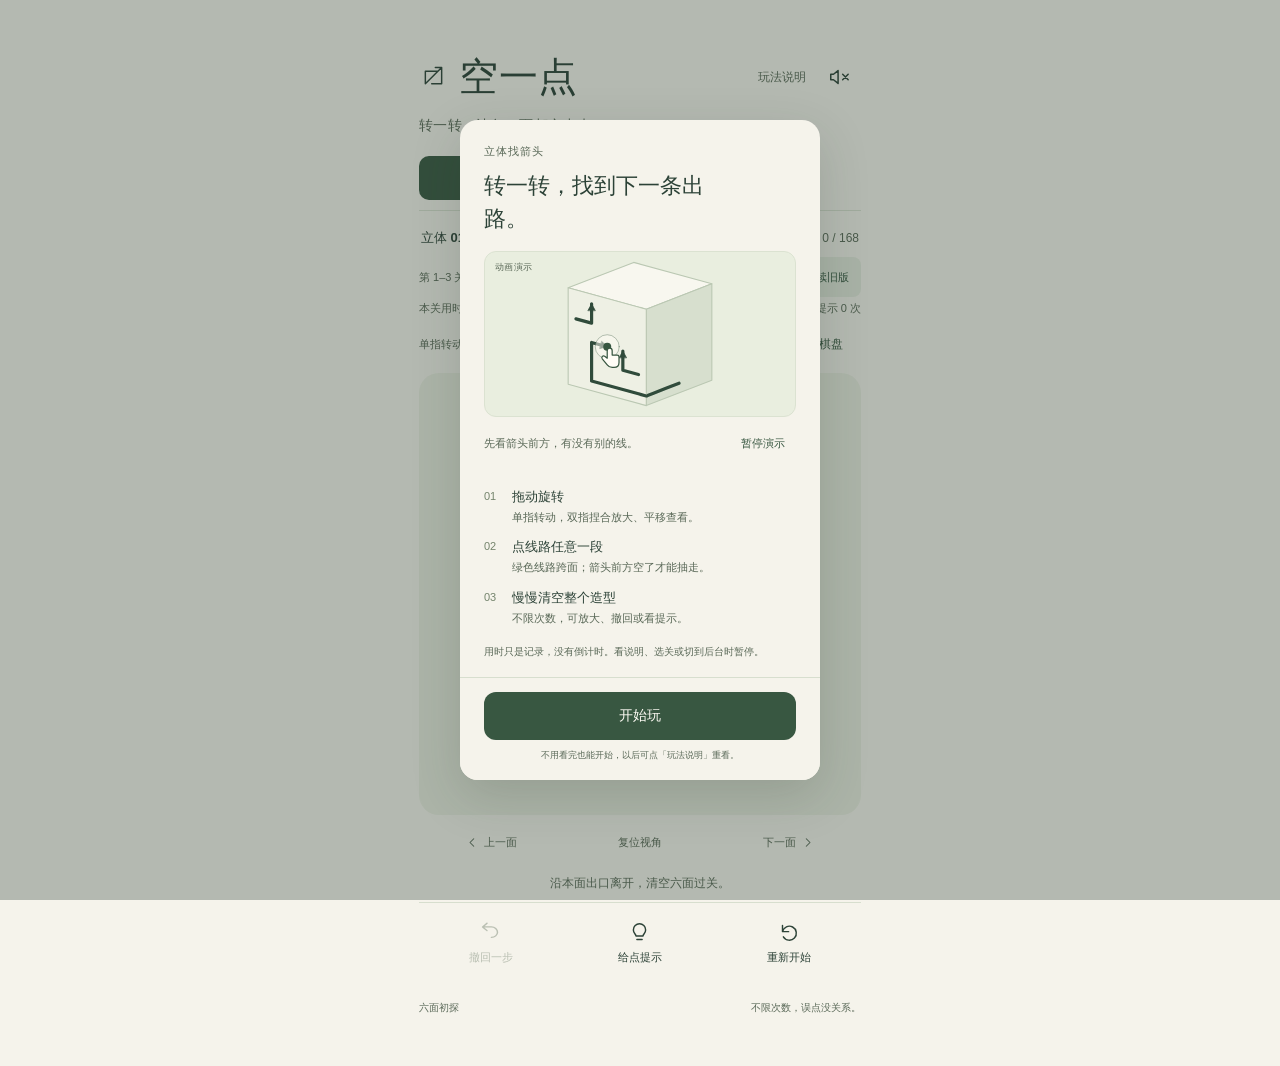
==== commit b5ccecc9: "Diversify early cube faces and fix cross-face feedback" ====
--- a/index.html
+++ b/index.html
@@ -7,9 +7,9 @@
   <meta name="description" content="点一下，让拥挤慢慢散开。一款操作简单、反馈轻快的清空小游戏。">
   <title>空一点 · 清空小游戏</title>
   <link rel="icon" href="icon.svg" type="image/svg+xml">
-  <link rel="stylesheet" href="style.css?v=21">
+  <link rel="stylesheet" href="style.css?v=23">
   <link rel="stylesheet" href="guide-demo.css?v=1">
-  <link rel="stylesheet" href="cube-view.css?v=19">
+  <link rel="stylesheet" href="cube-view.css?v=21">
   <link rel="stylesheet" href="round-view.css?v=19">
 </head>
 <body>
@@ -23,6 +23,7 @@
       <div class="play-modes" role="group" aria-label="选择玩法"><button id="mode-cube" aria-pressed="false">立体找箭头</button><button id="mode-search" aria-pressed="true">密线找箭头</button><button id="mode-classic" aria-pressed="false">原版 100 关</button></div>
       <p id="trial-note" class="trial-note" hidden>4个长方柱新关 · <a href="?mode=cube&v=columns1">返回原100关</a></p>
       <div class="level-meta"><button id="level-open" class="level-button" aria-haspopup="dialog"><span id="level-label">第 01 关</span><svg viewBox="0 0 16 16" aria-hidden="true"><path d="m4 6 4 4 4-4"/></svg></button><span id="count">正在加载…</span></div>
+      <div id="face-variant" class="face-variant" hidden><span id="face-variant-label">第 1–3 关：新版线路</span><button id="face-variant-toggle" type="button">继续旧版</button></div>
       <div class="time-row"><span id="attempt-time" role="timer" aria-live="off">本关用时 0:00</span><span id="best-time" hidden></span><span id="hint-count">提示 0 次</span></div>
       <div class="board-controls"><span id="board-guide">点箭头任意一段。</span><button id="zoom" class="zoom-button" aria-pressed="false" aria-controls="board-viewport"><svg viewBox="0 0 24 24" aria-hidden="true"><circle cx="10" cy="10" r="6"/><path d="m14.5 14.5 5 5M7 10h6m-3-3v6"/></svg><span id="zoom-label">放大棋盘</span></button></div>
       <div class="board-wrap" id="board-wrap"><div class="board-viewport" id="board-viewport" aria-describedby="board-guide"><div class="board-surface" id="board-surface"><canvas id="board" aria-hidden="true"></canvas><div id="pieces" role="group" aria-label="点箭头任意一段，让它沿方向离开"></div></div></div><div id="cube-stage" hidden aria-label="可旋转的六面箭头立方体"></div><div id="finish" class="finish" hidden><svg viewBox="0 0 60 60" aria-hidden="true"><path d="m17 30 9 9 17-20"/></svg><h1 id="finish-title">空出来了。</h1><p id="finish-copy">留一点空，刚刚好。</p><div class="finish-record"><p id="finish-time"></p><p id="finish-best"></p><p id="finish-hints"></p></div><button id="next" class="primary-button">再来一关<svg viewBox="0 0 24 24" aria-hidden="true"><path d="M5 12h14m-6-6 6 6-6 6"/></svg></button></div></div>
@@ -47,6 +48,5 @@
     </div>
   </dialog>
   <dialog id="level-dialog" aria-labelledby="level-dialog-title"><div class="dialog-top"><h2 id="level-dialog-title">选一关，慢慢玩。</h2><button id="level-close" class="icon-button" aria-label="关闭关卡选择"><svg viewBox="0 0 24 24" aria-hidden="true"><path d="m6 6 12 12M18 6 6 18"/></svg></button></div><div id="level-grid"></div><p>每一关都能直接开始，已计时的关卡显示最佳用时。</p><p id="record-note">进度和撤回自动保存在当前浏览器，换设备各自保存。</p></dialog>
-  <script type="module" src="app.js?v=23"></script>
-</body>
+  <script type="module" src="app.js?v=25"></script>
 </html>
--- a/style.css
+++ b/style.css
@@ -56,6 +56,9 @@
 .finish .finish-record p+p{font-size:11px;color:var(--quiet)}
 .trial-note{display:flex;align-items:center;justify-content:space-between;gap:12px;margin:10px 2px 9px;font-size:11px;line-height:1.7;color:var(--quiet)}
 .trial-note a{color:var(--accent);text-underline-offset:3px;padding:7px 0}
+.face-variant{display:flex;align-items:center;justify-content:space-between;gap:8px;margin:1px 0 3px;font-size:11px;line-height:1.5;color:var(--quiet)}
+.face-variant button{border:0;border-radius:8px;background:#e3e9dc;color:var(--accent);font-size:11px;min-height:40px;padding:0 12px;white-space:nowrap}
+.face-variant button:hover{background:#d8e3d3}
 .save-status{margin:12px 0 0;color:#86512e;font-size:12px;line-height:1.6}
 .tools #hint[aria-pressed=true]{background:#e3ead9;color:#34583f}
 #hint-count{white-space:nowrap}
--- a/cube-view.css
+++ b/cube-view.css
@@ -17,6 +17,13 @@
 .cube-piece.is-hinted .cube-arrow-head,.cube-piece:focus-visible .cube-arrow-head{stroke:#acba94;stroke-width:.12;paint-order:stroke fill}
 .cube-hit-line{fill:none;stroke:transparent;stroke-width:.68;stroke-linecap:round;stroke-linejoin:round;pointer-events:stroke;cursor:pointer}
 .cube-face[aria-hidden=true] .cube-hit-line{pointer-events:none}
+.cube-piece.cube-cross-mid .cube-arrow-line{stroke:#3f8f63}
+.cube-piece.cube-cross-mid .cube-arrow-head{fill:#3f8f63}
+.cube-piece.cube-cross-deep .cube-arrow-line{stroke:#0d8a52;stroke-width:.175}
+.cube-piece.cube-cross-deep .cube-arrow-head{fill:#0d8a52}
+.cube-piece.is-pulse .cube-arrow-halo{stroke:#0d8a52;opacity:.55}
+.cube-piece.cube-cross-mid .cube-arrow-halo{stroke:#8fc7a8}
+.cube-piece.cube-cross-deep .cube-arrow-halo{stroke:#7bbd97}
 .cube-piece.is-blocked .cube-arrow-line{stroke:#916448}
 .cube-piece.is-blocked .cube-arrow-head{fill:#916448}
 .cube-departures,.cube-departure{pointer-events:none}
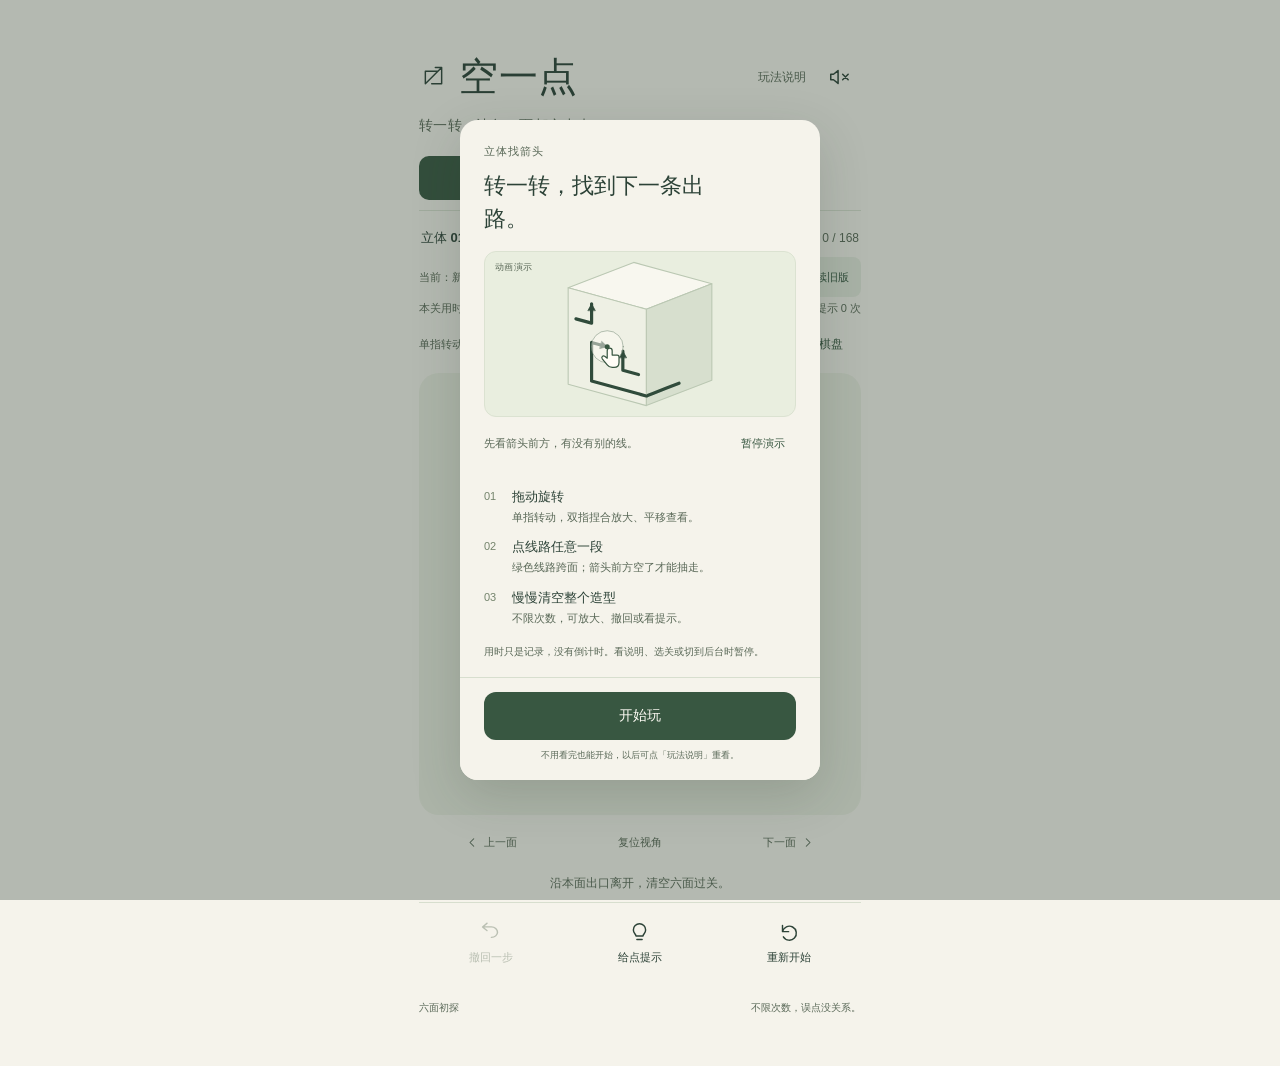
==== commit b0236fee: "Diversify cube routes through level 100" ====
--- a/index.html
+++ b/index.html
@@ -48,5 +48,5 @@
     </div>
   </dialog>
   <dialog id="level-dialog" aria-labelledby="level-dialog-title"><div class="dialog-top"><h2 id="level-dialog-title">选一关，慢慢玩。</h2><button id="level-close" class="icon-button" aria-label="关闭关卡选择"><svg viewBox="0 0 24 24" aria-hidden="true"><path d="m6 6 12 12M18 6 6 18"/></svg></button></div><div id="level-grid"></div><p>每一关都能直接开始，已计时的关卡显示最佳用时。</p><p id="record-note">进度和撤回自动保存在当前浏览器，换设备各自保存。</p></dialog>
-  <script type="module" src="app.js?v=25"></script>
+  <script type="module" src="app.js?v=28"></script>
 </html>
